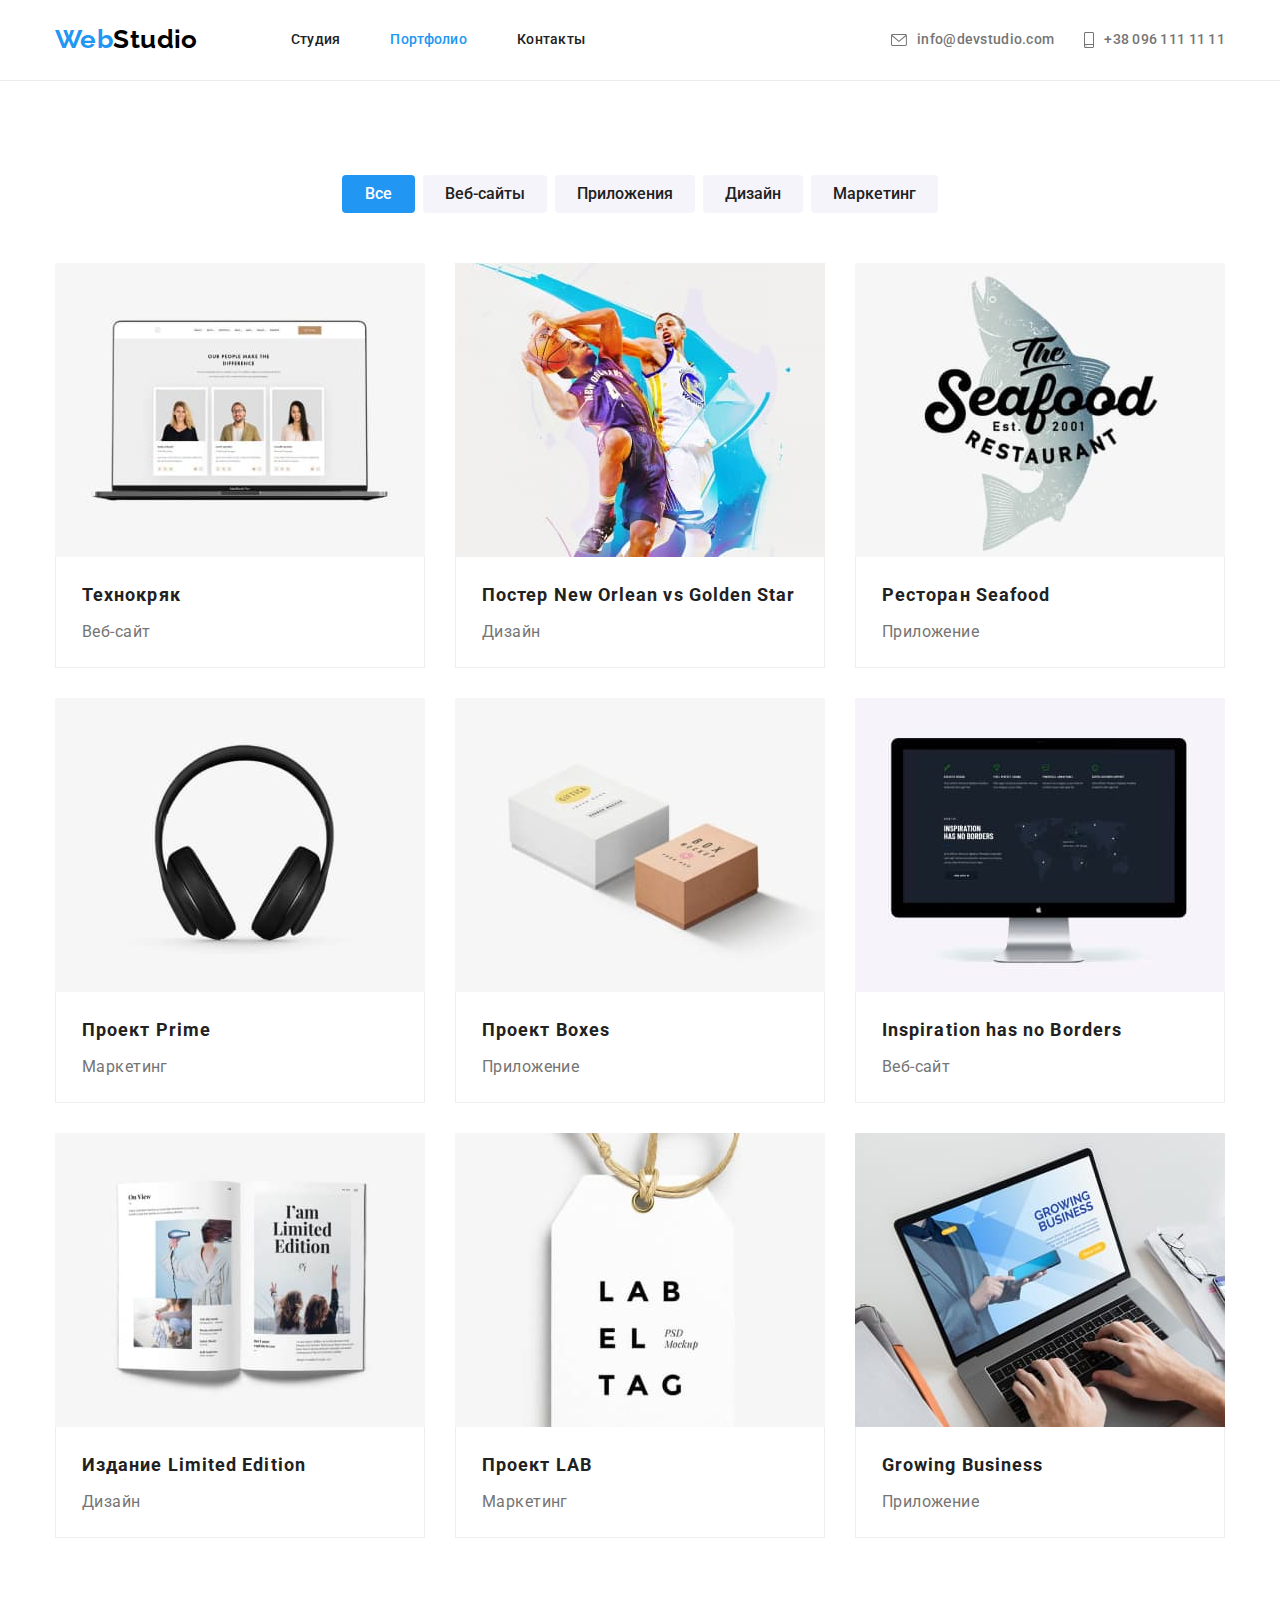
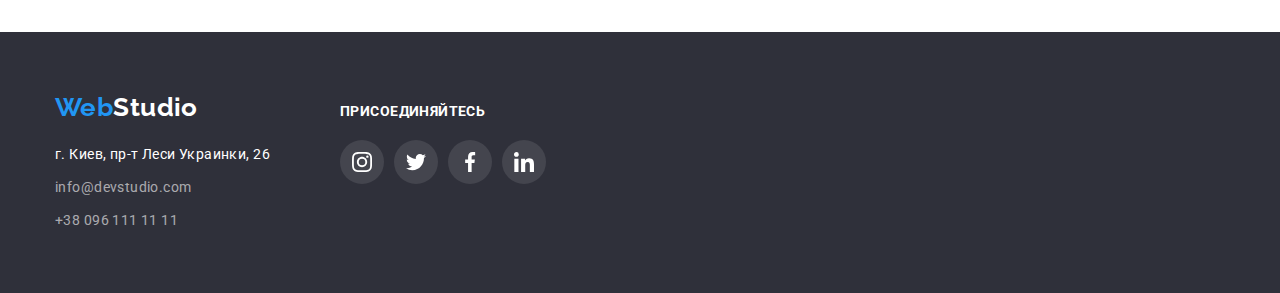
==== portfolio.html @ 906db524 "Добавляет файлы с прошлой дз" ====
<!doctype html>
<html lang="ru">
<head>
    <meta charset="UTF-8">
    <meta http-equiv="X-UA-Compatible" content="IE=edge">
    <meta name="viewport" content="width=device-width, initial-scale=1.0">
    <title>Cтудия</title>
    <link rel="preconnect" href="https://fonts.googleapis.com">
    <link rel="preconnect" href="https://fonts.gstatic.com" crossorigin>
    <link href="https://fonts.googleapis.com/css2?family=Raleway:wght@700&family=Roboto:wght@400;500;700;900&display=swap"
    rel="stylesheet">
    <link rel="stylesheet" href="https://cdnjs.cloudflare.com/ajax/libs/modern-normalize/1.1.0/modern-normalize.min.css">
    <link rel="stylesheet" href="./styles/styles.css">
</head>
<body>
    <header class="page-header">
        <div class="container navigation">
            <nav class="main-nav">
                <a href="./index.html" lang="en" class="logo"><span class="logo-part">Web</span>Studio</a>
            </nav>
            <nav class="add-nav">
                <ul class="site-nav list">
                    <li class="item"><a href="./index.html" class="link">Студия</a></li>
                    <li class="item"><a href="./portfolio.html" class="link current">Портфолио</a></li>
                    <li class="item"><a href="" class="link">Контакты</a></li>
                </ul>
            </nav>
            <ul class="auth-nav list">
                <li class="item">
                    <a href="mailto:info@devstudio.com" class="auth-link link">
                        <svg class="auth-icon" width="16" height="12">
                            <use href="./images/icons.svg#envelope"></use>
                        </svg>
                        info@devstudio.com
                    </a>
                </li>
                <li class="item">
                    <a href="tell:+380961111111" class=" auth-link link">
                        <svg class="auth-icon" width="10" height="16">
                            <use href="./images/icons.svg#smartphone"></use>
                        </svg>
                        +38 096 111 11 11
                    </a>
                </li>
            </ul>
        </div>
    </header>
    <main>
        <section class="section">
            <div class="container">
                <h1 class="visually-hidden">Наши работы</h1>
                <ul class="btn-list list">
                    <li class="item"><button type="button" class="btn btn-secondary btn-page">Все</button></li>
                    <li class="item"><button type="button" class="btn btn-secondary">Веб-сайты</button></li>
                    <li class="item"><button type="button" class="btn btn-secondary">Приложения</button></li>
                    <li class="item"><button type="button" class="btn btn-secondary">Дизайн</button></li>
                    <li class="item"><button type="button" class="btn btn-secondary">Маркетинг</button></li>
                </ul>
                <ul class="project-list list">
                    <li class="project-info">
                        <a href="" class="link">
                            <img src="./images/techcrark.jpg" alt="Главная страница сайта" width="370" height="294" class="photo">
                            <div class="project-info-description">
                                <h2 class="title">Технокряк</h2>
                                <p class="type">Веб-сайт</p>
                            </div>                            
                        </a>
                    </li>
                    <li class="project-info">
                        <a href="" class="link">
                            <img src="./images/poster.jpg" alt="Постер" width="370" height="294" class="photo">
                            <div class="project-info-description">
                                <h2 class="title">Постер <span lang="en">New Orlean vs Golden Star</span></h2>
                                <p class="type">Дизайн</p>                                
                            </div>                          
                        </a>
                    </li>
                    <li class="project-info">
                        <a href="" class="link">
                            <img src="./images/restaurant-seafood.jpg" alt="Логотип ресторана" width="370" height="294" class="photo">
                            <div class="project-info-description">
                                <h2 class="title">Ресторан <span lang="en">Seafood</span></h2>
                                <p class="type">Приложение</p>                                
                            </div>                            
                        </a>
                    </li>
                    <li class="project-info">
                        <a href="" class="link">
                            <img src="./images/project-prime.jpg" alt="Логотип проекта" width="370" height="294" class="photo">
                            <div class="project-info-description">
                                <h2 class="title">Проект <span lang="en">Prime</span></h2>
                                <p class="type">Маркетинг</p>                                
                            </div>                            
                        </a>
                    </li>
                    <li class="project-info">
                        <a href="" class="link">
                            <img src="./images/project-boxes.jpg" alt="Логотип проекта" width="370" height="294" class="photo">
                            <div class="project-info-description">
                                <h2 class="title">Проект <span lang="en">Boxes</span></h2>
                                <p class="type">Приложение</p>                                
                            </div>                            
                        </a>
                    </li>
                    <li class="project-info">
                        <a href="" class="link">
                            <img src="./images/ihnb.jpg" alt="Главная страница сайта" width="370" height="294" class="photo">
                            <div class="project-info-description">
                                <h2 lang="en" class="title">Inspiration has no Borders</h2>
                                <p class="type">Веб-сайт</p>                                
                            </div>                            
                        </a>
                    </li>
                    <li class="project-info">
                        <a href="" class="link">
                            <img src="./images/limited-edition.jpg" alt="Журнал" width="370" height="294" class="photo">
                            <div class="project-info-description">
                                <h2 class="title">Издание <span lang="en">Limited Edition</span></h2>
                                <p class="type">Дизайн</p>                                
                            </div>                            
                        </a>
                    </li>
                    <li class="project-info">
                        <a href="" class="link">
                            <img src="./images/pjoject-lab.jpg" alt="Логотип проекта" width="370" height="294" class="photo">
                            <div class="project-info-description">
                                <h2 class="title">Проект <span lang="en">LAB</span></h2>
                                <p class="type">Маркетинг</p>                                
                            </div>                            
                        </a>
                    </li>
                    <li class="project-info">
                        <a href="" class="link">
                            <img src="./images/growing-business.jpg" alt="Главное меню приложения" width="370" height="294" class="photo">
                            <div class="project-info-description">
                                <h2 lang="en" class="title">Growing Business</h2>
                                <p class="type">Приложение</p>                                
                            </div>                            
                        </a>
                    </li>
                </ul>
            </div>            
        </section>
    </main>
    <footer class="footer">
        <div class="container footer-container">
            <div class="footer-address">
                <a href="./index.html" lang="en" class="logo"><span class="logo-part">Web</span>Studio</a>
                <address class="address">
                    <ul class="address-list list">
                        <li class="list-item"><a href="https://goo.gl/maps/piqngm7oDQpEDh6u6" target="_blank"
                                rel="noopener nofollow noreferrer" class="street">г. Киев, пр-т Леси Украинки, 26</a></li>
                        <li class="list-item"><a href="mailto:info@devstudio.com" class="link">info@devstudio.com</a></li>
                        <li class="list-item"><a href="tell:+380961111111" class="link">+38 096 111 11 11</a></li>
                    </ul>
                </address>
            </div>
            <div class="footer-media">
                <h3 class="footer-title">ПРИСОЕДИНЯЙТЕСЬ</h3>
                <ul class="media-list list">
                    <li class="item">
                        <a href="https://www.instagram.com" target="_blank" rel="noopener nofollow noreferrer"
                            class="media-link link">
                            <svg class="media-icon" width="20 " height="20">
                                <use href="./images/icons.svg#instagram"></use>
                            </svg>
                        </a>
                    </li>
                    <li class="item">
                        <a href="https://twitter.com" target="_blank" rel="noopener nofollow noreferrer"
                            class="media-link link">
                            <svg class="media-icon" width="20 " height="20">
                                <use href="./images/icons.svg#twitter"></use>
                            </svg>
                        </a>
                    </li>
                    <li class="item">
                        <a href="https://www.facebook.com" target="_blank" rel="noopener nofollow noreferrer"
                            class="media-link link">
                            <svg class="media-icon" width="20 " height="20">
                                <use href="./images/icons.svg#facebook"></use>
                            </svg>
                        </a>
                    </li>
                    <li class="item">
                        <a href="https://www.linkedin.com" target="_blank" rel="noopener nofollow noreferrer"
                            class="media-link link">
                            <svg class="media-icon" width="20 " height="20">
                                <use href="./images/icons.svg#linkedin"></use>
                            </svg>
                        </a>
                    </li>
                </ul>
            </div>
        </div>
    </footer>
</body>
</html>
---- styles/styles.css ----
:root {
    --primary-text-color: #757575;
    --title-text-color: #212121;
    --accent-text-color: #2196F3;
    --hero-text-color: #FFFFFF;
    --logo-text-color: #000000;
    --primary-background-color: #FFFFFF;
    --additional-background-color: #2F303A;
    --extra-backround-color: #F5F4FA;
    --footer-contacts-color: rgba(255, 255, 255, 0.6);
    --icons-color: #afb1b8;
    --ftr-bgc-color: rgba(255, 255, 255, 0.1);
}

body {
    background-color: var(--primary-background-color);
    color: var(--primary-text-color);

    font-family: 'Roboto', sans-serif;
    font-size: 14px;
    line-height: 1.71;
    letter-spacing: 0.03em;
}

.section {
    padding: 94px 0;
}

.list {
    list-style: none;
    padding: 0;
    margin: 0;
}

.container {
    width: 1200px;
    padding-left: 15px;
    padding-right: 15px;
    margin-left: auto;
    margin-right: auto;
}
/*============= LOGOTYPE =============*/

.logo {
    display: inline-block;

    color: var(--logo-text-color);

    font-family: 'Raleway', cursive;
    font-weight: 700;
    font-size: 26px;
    line-height: 1.19;
    text-decoration: none;    
}

.logo .logo-part {
    color: var(--accent-text-color);
}

/*============= LOGOTYPE =============*/

/*============= HEADER =============*/

.page-header {
    border-bottom: 1px solid #ECECEC;
}

.navigation {
    display: flex;
    align-items: center;
}

.add-nav {
    margin-left: 93px;
}

.site-nav {
    display: flex;
}

.site-nav .item:not( :last-child) {
    margin-right: 50px;
}

.site-nav .link {
    display: block;

    padding-top: 32px;
    padding-bottom: 32px;

    color: var(--title-text-color);

    font-weight: 500;
    font-size: 14px;
    line-height: 1.14;
    letter-spacing: 0.02em;
    text-decoration: none;    
}

.site-nav .link:hover,
.site-nav .link:focus,
.site-nav .link.current {
    color: var(--accent-text-color);
}

.auth-nav {
    display: flex;
    align-items: center;

    margin-left: auto;
}

.auth-nav .item + .item {
    margin-left: 30px;
}

.auth-link {
    display: flex;
    align-items: center;
}

.auth-icon {
    margin-right: 10px;

    fill: var(--primary-text-color);
}

.auth-nav .link {
    color: var(--primary-text-color);

    font-weight: 500;
    font-size: 14px;
    line-height: 1.14;
    letter-spacing: 0.02em;
    text-decoration: none;
}

.auth-link:hover,
.auth-link:focus {
    color: var(--accent-text-color);    
}

.auth-link:hover>.auth-icon,
.auth-link:focus>.auth-icon {
    fill: var(--accent-text-color);
}

/*============= HEADER =============*/

/*============= HERO =============*/

.hero {
    max-width: 1600px;
    height: 600px;

    margin-left: auto;
    margin-right: auto;

    background-color: #C4C4C4;
    background-image: linear-gradient(rgba(47, 48, 58, 0.4),
     rgba(47, 48, 58, 0.4)), url("../images/img.jpg");
    background-repeat: no-repeat;
    background-position: center;
    background-size: cover;

    text-align: center;
}

.hero-content {
    padding-top: 200px;
    padding-bottom: 200px;
}

.hero .hero-title {
    width: 696px;

    margin-top: 0;
    margin-right: auto;
    margin-left: auto;
    margin-bottom: 30px;

    color: var(--hero-text-color);

    font-weight: 900;
    font-size: 44px;
    line-height: 1.36;
    letter-spacing: 0.06em;
    
}

/*============= HERO =============*/

/*============= BUTTONS =============*/

.btn {
    display: inline-block;

    font-family: inherit;
    cursor: pointer;
    border-radius: 4px;
    text-align: center;
    border: 0;
}

.btn.btn-primary {
    padding: 10px 32px;
    min-width: 200px;

    color: var(--hero-text-color) ;
    background-color: var(--accent-text-color);

    font-weight: 700;
    font-size: 16px;
    line-height: 1.88;
    letter-spacing: 0.06em;    
}

/*============= BUTTONS =============*/

/*============= FEATURES =============*/

.features {
    padding-bottom: 47px;
}

.visually-hidden {
    position: absolute;

    width: 1px;
    height: 1px;

    margin: -1px;
    border: 0;
    padding: 0;

    white-space: nowrap;
    clip-path: inset(100%);
    clip: rect(0 0 0 0);
    overflow: hidden;
}

.feature-list {
    display: flex;

    gap: 30px;
}

.feature-list .item {
    width: 270px;
}

.feature-icon {
    display: flex;
    justify-content: center;
    align-items: center;

    height: 120px;
    margin-top: 0;
    margin-bottom: 30px;
    padding: 0;

    border-radius: 4px;

    background-color: var(--extra-backround-color);
}


.feature-list .title {
    margin-top: 0;
    margin-bottom: 10px;

    color: var(--title-text-color);

    font-weight: 700;
    font-size: 14px;
    line-height: 1.14;
    
}

.feature-list p {
    margin-top: 0;
    margin-bottom: 0;
}

/*============= FEATURES =============*/

/*============= OUR ACTIVITIES =============*/

.work {
    padding-top: 47px;
}

.section-title {
    margin-top: 0;
    margin-bottom: 50px;

    color: var(--title-text-color);

    font-weight: 700;
    font-size: 36px;
    line-height: 1.67;
    text-align: center;
    
}

.work-type {
    display: flex;
    gap: 30px;
}

.work-type .img {
    display: block;
    }

.img .photo {
    display: block;
}

/*============= OUR ACTIVITIES =============*/

/*============= OUR TEAM =============*/

.team {
    background-color: var(--extra-backround-color);
}

.team-list {
    display: flex;

    gap: 30px;
}

.team-list .worker-info {
    width: 270px;

    background-color: var(--primary-background-color);
    box-shadow: 0px 1px 3px rgba(0, 0, 0, 0.12),
    0px 1px 1px rgba(0, 0, 0, 0.14), 0px 2px 1px rgba(0, 0, 0, 0.2);
    border-radius: 0px 0px 4px 4px;
}


.worker-info .photo {
    display: block;
}

.worker-info-description {
    padding-top: 30px;
    padding-bottom: 30px;
    padding-left: 10px;
    padding-right: 10px;
}

.worker-info .title {
    margin-top: 0;
    margin-bottom: 10px;

    color: var(--title-text-color);

    font-weight: 500;
    font-size: 16px;
    line-height: 1.19;

    text-align: center;    
}

.worker-info .post {
    margin-top: 0;
    margin-bottom: 16px;

    font-size: 16px;
    line-height: 1.19;

    text-align: center;    
}
.social-list {
    display: flex;
    justify-content: center;

    gap: 10px;
}

.social-list .item {
    width: 44px;
    height: 44px;
}

.social-link {
    display: flex;
    justify-content: center;
    align-items: center;

    width: 44px;
    height: 44px;

    border-radius: 50%;
}

.social-icon {
    fill: var(--icons-color);
}

.social-link:hover,
.social-link:focus {
    background-color: var(--accent-text-color);    
}

.social-link:hover>.social-icon,
.social-link:focus>.social-icon {
    fill: var(--primary-background-color);
}

/*============= OUR TEAM =============*/

/*============= OUR CLIENTS =============*/

.clients-list {
    display: flex;

    gap: 30px;
}

.clients-list .item {
    width: 170px;
}

.clients-list .item {
    height: 92px;
}

.client-link {
    display: flex;
    justify-content: center;
    align-items: center;

    width: 170px;
    height: 92px;

    border: 1px solid;
    border-radius: 4px;

    border-color: #AFB1B8;
}

.client-icon {
    fill: var(--icons-color);
}

.client-link:hover,
.client-link:focus {
    border-color: var(--accent-text-color);    
}

.client-link:hover>.client-icon,
.client-link:focus>.client-icon {
    fill: var(--accent-text-color);
}

/*============= OUR CLIENTS =============*/

/*============= FOOTER =============*/

.footer {
    padding: 60px 0;

    background-color: var(--additional-background-color);
}

.footer .logo {
    margin-bottom: 20px;

    color: var(--hero-text-color);    
}

.address {
    font-style: normal;
}

.address .address-list {
    display: inline-block;

    font-size: 14px;
    line-height: 1.71;    
}

.address-list .street {
    display: inline-block;

    color: var(--hero-text-color);

    text-decoration: none;    
}

.address-list .link {
    display: inline-block;

    color: var(--footer-contacts-color);

    text-decoration: none;    
}

.address-list .list-item:not( :last-child) {
    margin-bottom: 9px;
}

.address-list .link:hover,
.address-list .link:focus {
    color: var(--accent-text-color);
}

.footer-container {
    display: flex;
}

.footer-media {
    margin-top: 12px;
    margin-left: 70px;
}

.footer-title {
    margin-top: 0;
    margin-bottom: 20px;

    color: var(--primary-background-color);

    font-weight: 700;
    font-size: 14px;
    line-height: 1.14;
}

.media-list {
    display: flex;
    gap: 10px;
}

.media-list .item {
    width: 44px;
    height: 44px;
}

.media-link {
    display: flex;
    justify-content: center;
    align-items: center;

    width: 44px;
    height: 44px;

    border-radius: 50%;
    background-color: var(--ftr-bgc-color);
}

.media-icon {
    fill: var(--primary-background-color);
}

.media-link:hover,
.media-link:focus {
    background-color: var(--accent-text-color);
}

/*============= FOOTER =============*/

/*!!!!============= PORTFOLIO PAGE =============!!!!*/

/*============= BUTTONS =============*/

.btn.btn-secondary.btn-page {
    color: var(--hero-text-color);
    background-color: var(--accent-text-color);
}
 
.btn.btn-secondary {
    padding: 6px 22px;
    min-width: 73px;

    color: var(--title-text-color);
    background-color: var(--extra-backround-color);

    font-weight: 500;
    font-size: 16px;
    line-height: 1.63;    
}

.btn.btn-primary:hover,
.btn.btn-primary:focus,
.btn.btn-secondary:hover,
.btn.btn-secondary:focus {
    color: var(--hero-text-color);
    background-color: var(--accent-text-color);
}

.btn.btn-secondary:hover,
.btn.btn-secondary:focus {
    box-shadow: 0px 3px 1px rgba(0, 0, 0, 0.1),
     0px 1px 2px rgba(0, 0, 0, 0.08), 0px 2px 2px rgba(0, 0, 0, 0.12);
}

.btn-list {
    display: flex;
    justify-content: center;

    margin-bottom: 50px;
    gap: 8px;
}

/*============= BUTTONS =============*/

/*============= PROJECTS LIST =============*/

.project-list {
    display: flex;
    flex-wrap: wrap;
    
    gap: 30px;
}

.project-info {
    width: calc((100% - 60px) / 3);

    
}

.project-info:hover {
    box-shadow: 0px 1px 1px rgba(0, 0, 0, 0.12),
    0px 4px 4px rgba(0, 0, 0, 0.06),1px 4px 6px rgba(0, 0, 0, 0.16);
}


.project-info .link {
    text-decoration: none;
}

.project-info .photo {
    display: block;
}

.project-info-description {
    padding-top: 20px;
    padding-bottom: 20px;
    padding-right: 2px;
    padding-left: 2px;
    border: 1px solid #EEEEEE;
    border-top: 0;
}

.project-info .title {
    margin-top: 0;
    padding-left: 24px;
    padding-right: 24px;
    margin-bottom: 4px;

    color: var(--title-text-color);

    font-weight: 700;
    font-size: 18px;
    line-height: 2;
    letter-spacing: 0.06em;
}

.project-list .type {
    margin-top: 0;
    margin-bottom: 0;
    padding-right: 24px;
    padding-left: 24px;

    color: var(--primary-text-color);

    font-size: 16px;
    line-height: 1.88;
}

/*============= PROJECTS LIST =============*/
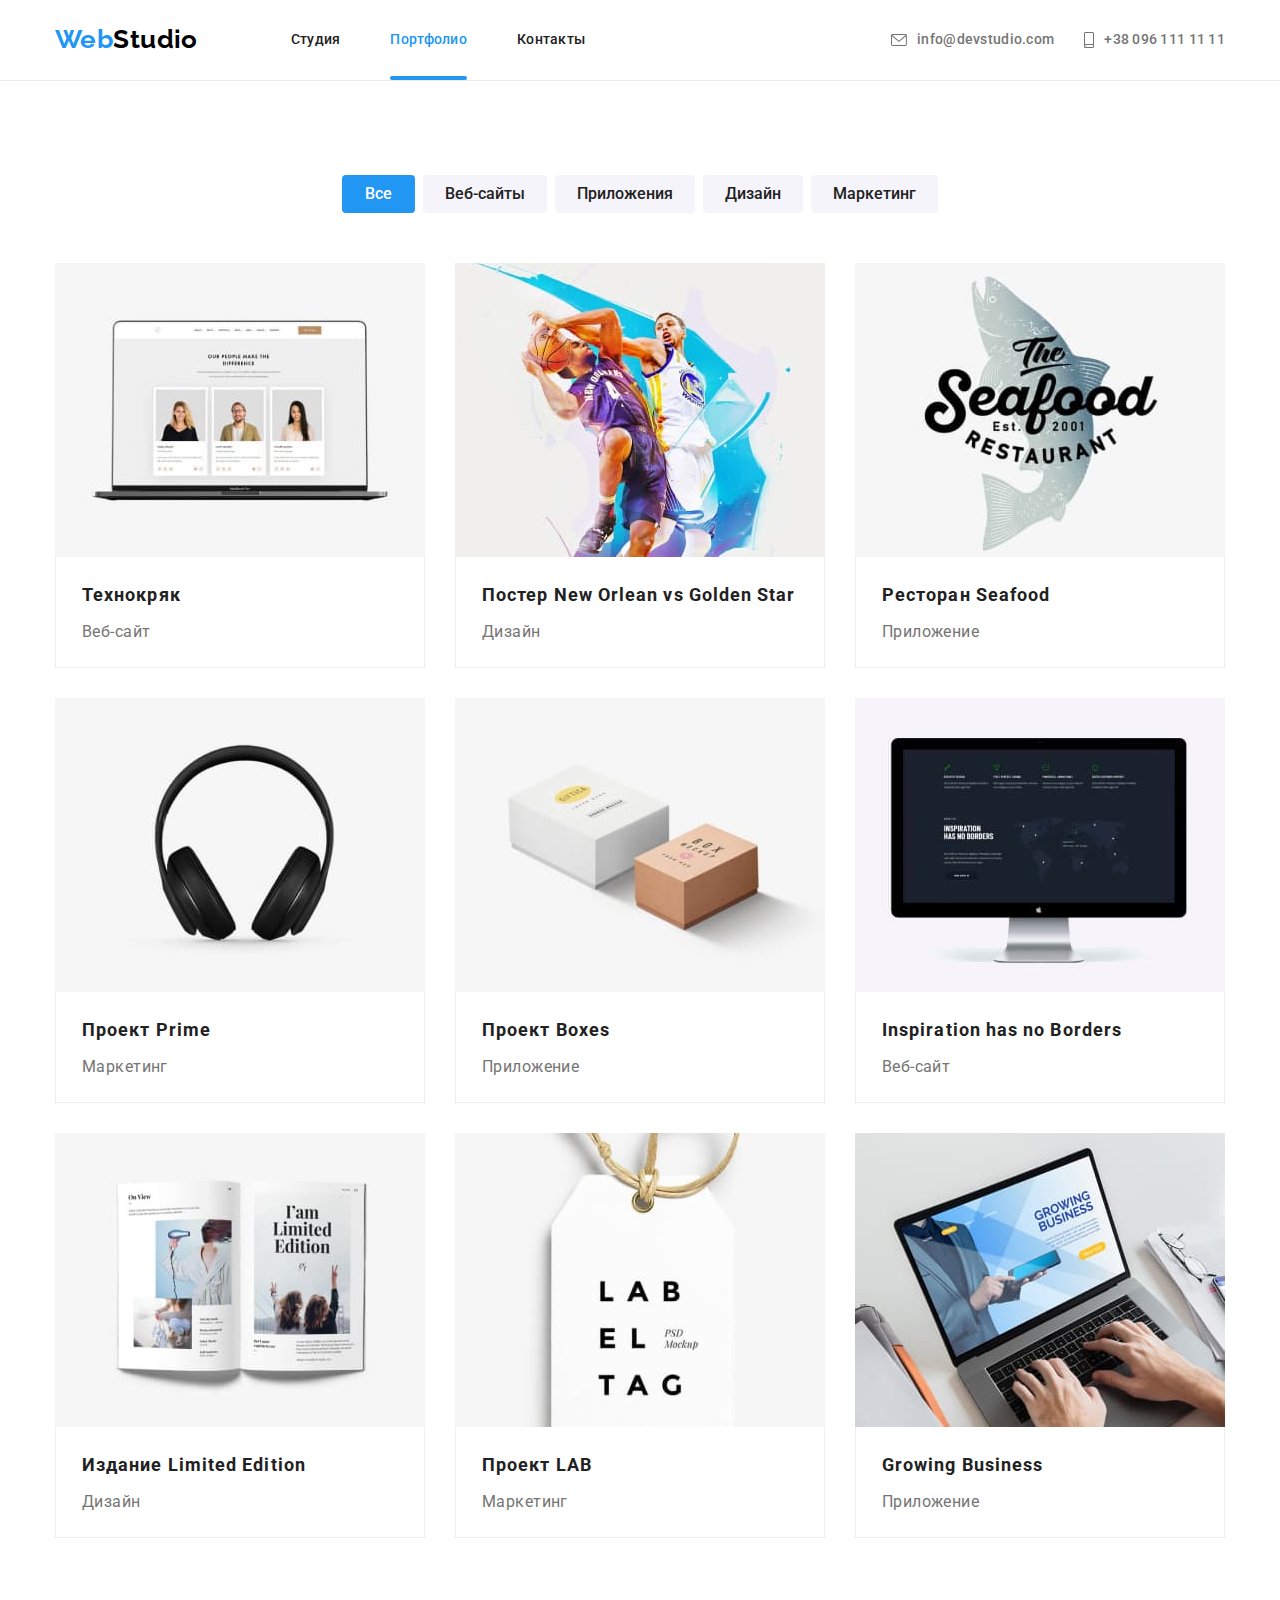
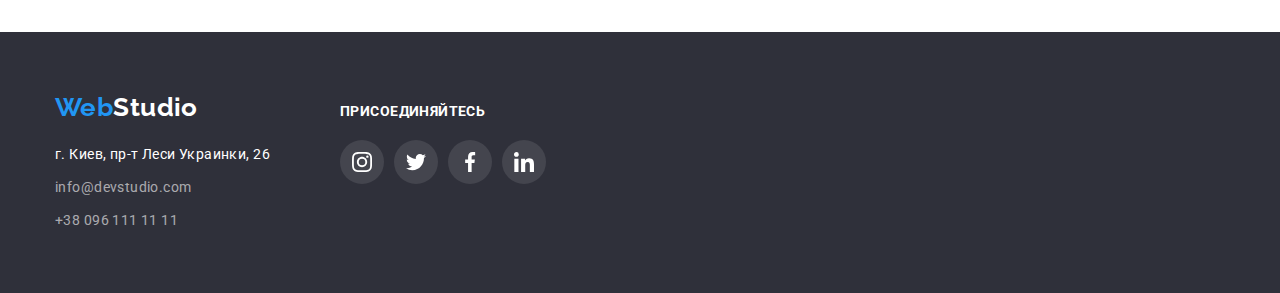
==== commit f8069d80: "Добавляет все оформление" ====
--- a/portfolio.html
+++ b/portfolio.html
@@ -58,8 +58,14 @@
                 </ul>
                 <ul class="project-list list">
                     <li class="project-info">
-                        <a href="" class="link">
-                            <img src="./images/techcrark.jpg" alt="Главная страница сайта" width="370" height="294" class="photo">
+                        <a href="" class="project-link link">
+                            <div class="project-thumb">
+                                <img src="./images/techcrark.jpg" alt="Главная страница сайта" width="370" height="294" class="photo">
+                                <div class="project-thumb-description">
+                                    <p class="project-thumb-description-text">Ресурс предлагает комплексные предложения с разным уровнем функционала и сервисов. Все это позволит
+                                     посетителю получить исчерпывающие сведения о компании или частном лице.</p>
+                                </div>
+                            </div>                            
                             <div class="project-info-description">
                                 <h2 class="title">Технокряк</h2>
                                 <p class="type">Веб-сайт</p>
@@ -67,75 +73,131 @@
                         </a>
                     </li>
                     <li class="project-info">
-                        <a href="" class="link">
-                            <img src="./images/poster.jpg" alt="Постер" width="370" height="294" class="photo">
+                        <a href="" class="project-link link">
+                            <div class="project-thumb">
+                                <img src="./images/poster.jpg" alt="Главная страница сайта" width="370" height="294" class="photo">
+                                <div class="project-thumb-description">
+                                    <p class="project-thumb-description-text">Ресурс предлагает комплексные предложения с разным уровнем
+                                        функционала и сервисов. Все это позволит
+                                        посетителю получить исчерпывающие сведения о компании или частном лице.</p>                    
+                                </div>
+                            </div>
                             <div class="project-info-description">
                                 <h2 class="title">Постер <span lang="en">New Orlean vs Golden Star</span></h2>
-                                <p class="type">Дизайн</p>                                
-                            </div>                          
-                        </a>
-                    </li>
-                    <li class="project-info">
-                        <a href="" class="link">
-                            <img src="./images/restaurant-seafood.jpg" alt="Логотип ресторана" width="370" height="294" class="photo">
+                                <p class="type">Дизайн</p>
+                            </div>
+                        </a>
+                    </li>
+                    <li class="project-info">
+                        <a href="" class="project-link link">
+                            <div class="project-thumb">
+                                <img src="./images/restaurant-seafood.jpg" alt="Главная страница сайта" width="370" height="294" class="photo">
+                                <div class="project-thumb-description">
+                                    <p class="project-thumb-description-text">Ресурс предлагает комплексные предложения с разным уровнем
+                                        функционала и сервисов. Все это позволит
+                                        посетителю получить исчерпывающие сведения о компании или частном лице.</p>                    
+                                </div>
+                            </div>
                             <div class="project-info-description">
                                 <h2 class="title">Ресторан <span lang="en">Seafood</span></h2>
-                                <p class="type">Приложение</p>                                
-                            </div>                            
-                        </a>
-                    </li>
-                    <li class="project-info">
-                        <a href="" class="link">
-                            <img src="./images/project-prime.jpg" alt="Логотип проекта" width="370" height="294" class="photo">
+                                <p class="type">Приложение</p>
+                            </div>
+                        </a>
+                    </li>
+                    <li class="project-info">
+                        <a href="" class="project-link link">
+                            <div class="project-thumb">
+                                <img src="./images/project-prime.jpg" alt="Главная страница сайта" width="370" height="294" class="photo">
+                                <div class="project-thumb-description">
+                                    <p class="project-thumb-description-text">Ресурс предлагает комплексные предложения с разным уровнем
+                                        функционала и сервисов. Все это позволит
+                                        посетителю получить исчерпывающие сведения о компании или частном лице.</p>                    
+                                </div>
+                            </div>
                             <div class="project-info-description">
                                 <h2 class="title">Проект <span lang="en">Prime</span></h2>
-                                <p class="type">Маркетинг</p>                                
-                            </div>                            
-                        </a>
-                    </li>
-                    <li class="project-info">
-                        <a href="" class="link">
-                            <img src="./images/project-boxes.jpg" alt="Логотип проекта" width="370" height="294" class="photo">
+                                <p class="type">Маркетинг</p>
+                            </div>
+                        </a>
+                    </li>
+                    <li class="project-info">
+                        <a href="" class="project-link link">
+                            <div class="project-thumb">
+                                <img src="./images/project-boxes.jpg" alt="Главная страница сайта" width="370" height="294" class="photo">
+                                <div class="project-thumb-description">
+                                    <p class="project-thumb-description-text">Ресурс предлагает комплексные предложения с разным уровнем
+                                        функционала и сервисов. Все это позволит
+                                        посетителю получить исчерпывающие сведения о компании или частном лице.</p>                    
+                                </div>
+                            </div>
                             <div class="project-info-description">
                                 <h2 class="title">Проект <span lang="en">Boxes</span></h2>
-                                <p class="type">Приложение</p>                                
-                            </div>                            
-                        </a>
-                    </li>
-                    <li class="project-info">
-                        <a href="" class="link">
-                            <img src="./images/ihnb.jpg" alt="Главная страница сайта" width="370" height="294" class="photo">
+                                <p class="type">Приложение</p>
+                            </div>
+                        </a>
+                    </li>
+                    <li class="project-info">
+                        <a href="" class="project-link link">
+                            <div class="project-thumb">
+                                <img src="./images/ihnb.jpg" alt="Главная страница сайта" width="370" height="294" class="photo">
+                                <div class="project-thumb-description">
+                                    <p class="project-thumb-description-text">Ресурс предлагает комплексные предложения с разным уровнем
+                                        функционала и сервисов. Все это позволит
+                                        посетителю получить исчерпывающие сведения о компании или частном лице.</p>                    
+                                </div>
+                            </div>
                             <div class="project-info-description">
                                 <h2 lang="en" class="title">Inspiration has no Borders</h2>
-                                <p class="type">Веб-сайт</p>                                
-                            </div>                            
-                        </a>
-                    </li>
-                    <li class="project-info">
-                        <a href="" class="link">
-                            <img src="./images/limited-edition.jpg" alt="Журнал" width="370" height="294" class="photo">
+                                <p class="type">Веб-сайт</p>
+                            </div>
+                        </a>
+                    </li>
+                    <li class="project-info">
+                        <a href="" class="project-link link">
+                            <div class="project-thumb">
+                                <img src="./images/limited-edition.jpg" alt="Главная страница сайта" width="370" height="294" class="photo">
+                                <div class="project-thumb-description">
+                                    <p class="project-thumb-description-text">Ресурс предлагает комплексные предложения с разным уровнем
+                                        функционала и сервисов. Все это позволит
+                                        посетителю получить исчерпывающие сведения о компании или частном лице.</p>                    
+                                </div>
+                            </div>
                             <div class="project-info-description">
                                 <h2 class="title">Издание <span lang="en">Limited Edition</span></h2>
-                                <p class="type">Дизайн</p>                                
-                            </div>                            
-                        </a>
-                    </li>
-                    <li class="project-info">
-                        <a href="" class="link">
-                            <img src="./images/pjoject-lab.jpg" alt="Логотип проекта" width="370" height="294" class="photo">
+                                <p class="type">Дизайн</p>
+                            </div>
+                        </a>
+                    </li>
+                    <li class="project-info">
+                        <a href="" class="project-link link">
+                            <div class="project-thumb">
+                                <img src="./images/pjoject-lab.jpg" alt="Главная страница сайта" width="370" height="294" class="photo">
+                                <div class="project-thumb-description">
+                                    <p class="project-thumb-description-text">Ресурс предлагает комплексные предложения с разным уровнем
+                                        функционала и сервисов. Все это позволит
+                                        посетителю получить исчерпывающие сведения о компании или частном лице.</p>                    
+                                </div>
+                            </div>
                             <div class="project-info-description">
                                 <h2 class="title">Проект <span lang="en">LAB</span></h2>
-                                <p class="type">Маркетинг</p>                                
-                            </div>                            
-                        </a>
-                    </li>
-                    <li class="project-info">
-                        <a href="" class="link">
-                            <img src="./images/growing-business.jpg" alt="Главное меню приложения" width="370" height="294" class="photo">
+                                <p class="type">Маркетинг</p>
+                            </div>
+                        </a>
+                    </li>
+                    <li class="project-info">
+                        <a href="" class="project-link link">
+                            <div class="project-thumb">
+                                <img src="./images/growing-business.jpg" alt="Главная страница сайта" width="370" height="294" class="photo">
+                                <div class="project-thumb-description">
+                                    <p class="project-thumb-description-text">Ресурс предлагает комплексные предложения с разным уровнем
+                                        функционала и сервисов. Все это позволит
+                                        посетителю получить исчерпывающие сведения о компании или частном лице.</p>                    
+                                </div>
+                            </div>
                             <div class="project-info-description">
                                 <h2 lang="en" class="title">Growing Business</h2>
-                                <p class="type">Приложение</p>                                
-                            </div>                            
+                                <p class="type">Приложение</p>
+                            </div>
                         </a>
                     </li>
                 </ul>
--- a/styles/styles.css
+++ b/styles/styles.css
@@ -10,6 +10,9 @@
     --footer-contacts-color: rgba(255, 255, 255, 0.6);
     --icons-color: #afb1b8;
     --ftr-bgc-color: rgba(255, 255, 255, 0.1);
+    --description-bgc-color: rgba(47, 48, 58, 0.8);
+    --backdrop-bg-color: rgba(0, 0, 0, 0.2);
+    --project-bg-color: rgba(33, 150, 243, 0.9);
 }
 
 body {
@@ -89,6 +92,7 @@
     padding-bottom: 32px;
 
     color: var(--title-text-color);
+    transition: color 250ms cubic-bezier(0.4, 0, 0.2, 1);
 
     font-weight: 500;
     font-size: 14px;
@@ -98,9 +102,30 @@
 }
 
 .site-nav .link:hover,
-.site-nav .link:focus,
-.site-nav .link.current {
+.site-nav .link:focus {
     color: var(--accent-text-color);
+}
+
+.current.link {
+    position: relative;
+
+    color: var(--accent-text-color);
+}
+
+.current.link::after {
+    content: "";
+
+    position: absolute;
+    left: 0;
+    bottom: 0;
+
+    display: block;
+    width: 100%;
+    height: 4px;
+
+    border-radius: 2px;
+    background-color: var(--accent-text-color);
+
 }
 
 .auth-nav {
@@ -123,10 +148,12 @@
     margin-right: 10px;
 
     fill: var(--primary-text-color);
+    transition: fill 250ms cubic-bezier(0.4, 0, 0.2, 1);
 }
 
 .auth-nav .link {
     color: var(--primary-text-color);
+    transition: color 250ms cubic-bezier(0.4, 0, 0.2, 1);
 
     font-weight: 500;
     font-size: 14px;
@@ -308,12 +335,40 @@
     gap: 30px;
 }
 
-.work-type .img {
+.work-type-description {
     display: block;
-    }
-
-.img .photo {
+}
+
+.work-type-description .photo {
     display: block;
+}
+
+.work-type-thumb {
+    position: relative;
+    height: 294px;
+}
+
+.work-type-content {
+    position: absolute;
+    left: 0;
+    bottom: 0;
+    width: 370px;
+    background-color: var(--description-bgc-color);
+}
+
+.work-type-title {
+    padding-top: 27px;
+    padding-bottom: 27px;
+    margin: 0;
+    text-align: center;
+
+    color: var(--primary-background-color);
+
+
+    font-weight: 700;
+    font-size: 14px;
+    line-height: 1.14;
+
 }
 
 /*============= OUR ACTIVITIES =============*/
@@ -394,10 +449,16 @@
     height: 44px;
 
     border-radius: 50%;
+
+    background-color: var(--primary-background-color);
+    transition: background-color 250ms cubic-bezier(0.4, 0, 0.2, 1);
 }
 
 .social-icon {
     fill: var(--icons-color);
+
+    transition: fill 250ms cubic-bezier(0.4, 0, 0.2, 1),
+    background-color 250ms cubic-bezier(0.4, 0, 0.2, 1);
 }
 
 .social-link:hover,
@@ -440,10 +501,14 @@
     border-radius: 4px;
 
     border-color: #AFB1B8;
+
+    transition: border-color 250ms cubic-bezier(0.4, 0, 0.2, 1);
 }
 
 .client-icon {
     fill: var(--icons-color);
+
+    transition: fill 250ms cubic-bezier(0.4, 0, 0.2, 1);
 }
 
 .client-link:hover,
@@ -496,6 +561,8 @@
 
     color: var(--footer-contacts-color);
 
+    transition: color 250ms cubic-bezier(0.4, 0, 0.2, 1);
+
     text-decoration: none;    
 }
 
@@ -548,6 +615,8 @@
 
     border-radius: 50%;
     background-color: var(--ftr-bgc-color);
+
+    transition: background-color 250ms cubic-bezier(0.4, 0, 0.2, 1);
 }
 
 .media-icon {
@@ -579,7 +648,11 @@
 
     font-weight: 500;
     font-size: 16px;
-    line-height: 1.63;    
+    line-height: 1.63;
+
+    transition: color 250ms cubic-bezier(0.4, 0, 0.2, 1),
+    background-color 250ms cubic-bezier(0.4, 0, 0.2, 1),
+    box-shadow 250ms cubic-bezier(0.4, 0, 0.2, 1);
 }
 
 .btn.btn-primary:hover,
@@ -618,21 +691,59 @@
 .project-info {
     width: calc((100% - 60px) / 3);
 
-    
+    transition: box-shadow 250ms cubic-bezier(0.4, 0, 0.2, 1);
+}
+
+.project-info .link {
+    text-decoration: none;
+}
+
+.project-info .photo {
+    display: block;
+}
+
+.project-thumb {
+    position: relative;
+    overflow: hidden;
+
+    height: 294px;
+}
+
+.project-thumb-description {
+    position: absolute;
+    top: 0;
+    left: 0;
+    width: 100%;
+    height: 100%;
+
+    padding: 63px 24px;
+    margin: 0;
+
+
+    color: var(--primary-background-color);
+    background-color: var(--project-bg-color);
+
+    font-size: 18px;
+    line-height: 1.56;
+
+    transform: translateY(100%);
+    transition: transform 250ms cubic-bezier(0.4, 0, 0.2, 1);
+
 }
 
 .project-info:hover {
     box-shadow: 0px 1px 1px rgba(0, 0, 0, 0.12),
-    0px 4px 4px rgba(0, 0, 0, 0.06),1px 4px 6px rgba(0, 0, 0, 0.16);
-}
-
-
-.project-info .link {
-    text-decoration: none;
-}
-
-.project-info .photo {
-    display: block;
+        0px 4px 4px rgba(0, 0, 0, 0.06),
+        1px 4px 6px rgba(0, 0, 0, 0.16);
+
+}
+
+.project-info:hover .project-thumb-description {
+    transform: translateY(0%);
+}
+
+.project-thumb-description-text {
+    margin: 0;
 }
 
 .project-info-description {
